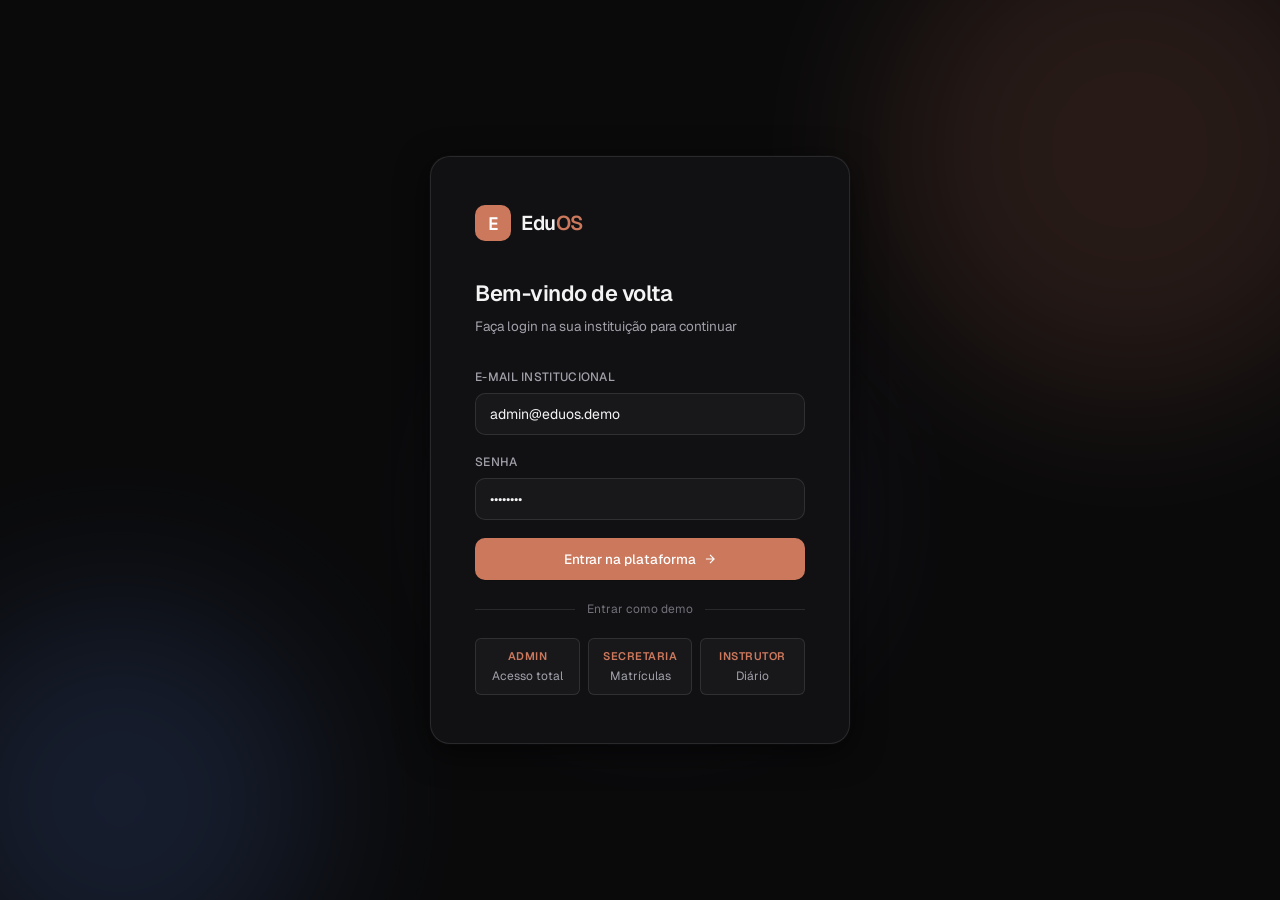
==== index.html @ 10dbe7d2 "Add files via upload" ====
<!DOCTYPE html>
<html lang="pt-BR" data-theme="dark">
<head>
<meta charset="UTF-8">
<meta name="viewport" content="width=device-width, initial-scale=1.0">
<title>EduOS — Plataforma de Gestão Educacional</title>
<meta name="description" content="EduOS — Sistema SaaS de gestão educacional para cursos técnicos e treinamentos NR.">
<link rel="preconnect" href="https://fonts.googleapis.com">
<link href="https://fonts.googleapis.com/css2?family=Geist:wght@300;400;500;600&family=Geist+Mono:wght@400;500&display=swap" rel="stylesheet">
<link rel="stylesheet" href="./css/globals.css">
<link rel="stylesheet" href="./css/layout.css">
<link rel="stylesheet" href="./css/components.css">
</head>
<body>

<!-- TOAST CONTAINER -->
<div id="toast-container"></div>

<!-- MODAL BACKDROP -->
<div class="modal-backdrop" id="modal-backdrop">
  <div class="modal" id="modal-content">
    <div class="modal-header">
      <span class="modal-title" id="modal-title">Modal</span>
      <button class="modal-close" id="modal-close-btn">
        <svg viewBox="0 0 24 24" fill="none" stroke="currentColor" stroke-width="2" width="16" height="16"><path d="M18 6L6 18M6 6l12 12"/></svg>
      </button>
    </div>
    <div id="modal-body"></div>
  </div>
</div>

<!-- ===================== LOGIN SCREEN ===================== -->
<div id="login-screen">
  <div class="login-bg">
    <div class="login-bg-orb"></div>
    <div class="login-bg-orb"></div>
    <div class="login-bg-orb"></div>
  </div>
  <div class="login-card">
    <div class="login-logo">
      <div class="login-logo-icon">E</div>
      <div class="login-logo-text">Edu<span>OS</span></div>
    </div>
    <h2>Bem-vindo de volta</h2>
    <p>Faça login na sua instituição para continuar</p>

    <div class="form-field">
      <label class="form-label">E-mail institucional</label>
      <input class="form-input" id="login-email" type="email" placeholder="admin@minhaescola.edu.br" value="admin@eduos.demo">
    </div>
    <div class="form-field">
      <label class="form-label">Senha</label>
      <input class="form-input" id="login-pass" type="password" placeholder="••••••••" value="demo1234">
    </div>
    <div id="login-error" style="display:none; color:var(--red); font-size:12.5px; margin-bottom:12px; padding:8px 12px; background:var(--red-soft); border-radius:var(--radius-sm);"></div>
    <button class="btn btn-primary full" id="login-btn">
      Entrar na plataforma
      <svg viewBox="0 0 24 24" fill="none" stroke="currentColor" stroke-width="2" width="14" height="14"><path d="M5 12h14M12 5l7 7-7 7"/></svg>
    </button>

    <div class="login-divider"><span>Entrar como demo</span></div>
    <div class="login-demo">
      <div class="demo-chip" data-role="admin">
        <div class="role">Admin</div>
        <div class="name">Acesso total</div>
      </div>
      <div class="demo-chip" data-role="secretaria">
        <div class="role">Secretaria</div>
        <div class="name">Matrículas</div>
      </div>
      <div class="demo-chip" data-role="instrutor">
        <div class="role">Instrutor</div>
        <div class="name">Diário</div>
      </div>
    </div>
  </div>
</div>

<!-- ===================== APP ===================== -->

<!-- Overlay do drawer mobile -->
<div class="sidebar-overlay" id="sidebar-overlay"></div>

<div id="app">
  <!-- SIDEBAR -->
  <aside class="sidebar" id="sidebar">
    <div class="sidebar-header">
      <div class="sidebar-brand">
        <div class="sidebar-brand-icon">E</div>
        <div class="sidebar-brand-name">Edu<span>OS</span></div>
      </div>
    </div>

    <div class="sidebar-section">
      <div class="sidebar-section-label">Visão geral</div>
      <div class="nav-item active" data-page="dashboard">
        <svg viewBox="0 0 24 24" fill="none" stroke="currentColor" stroke-width="1.8"><rect x="3" y="3" width="7" height="7" rx="1"/><rect x="14" y="3" width="7" height="7" rx="1"/><rect x="3" y="14" width="7" height="7" rx="1"/><rect x="14" y="14" width="7" height="7" rx="1"/></svg>
        Dashboard
      </div>
    </div>

    <div class="sidebar-section">
      <div class="sidebar-section-label">Acadêmico</div>
      <div class="nav-item" data-page="alunos">
        <svg viewBox="0 0 24 24" fill="none" stroke="currentColor" stroke-width="1.8"><path d="M17 21v-2a4 4 0 00-4-4H5a4 4 0 00-4 4v2"/><circle cx="9" cy="7" r="4"/><path d="M23 21v-2a4 4 0 00-3-3.87M16 3.13a4 4 0 010 7.75"/></svg>
        Alunos
      </div>
      <div class="nav-item" data-page="turmas">
        <svg viewBox="0 0 24 24" fill="none" stroke="currentColor" stroke-width="1.8"><rect x="3" y="4" width="18" height="18" rx="2"/><path d="M16 2v4M8 2v4M3 10h18"/></svg>
        Turmas
      </div>
      <div class="nav-item" data-page="cursos">
        <svg viewBox="0 0 24 24" fill="none" stroke="currentColor" stroke-width="1.8"><path d="M4 19.5A2.5 2.5 0 016.5 17H20"/><path d="M6.5 2H20v20H6.5A2.5 2.5 0 014 19.5v-15A2.5 2.5 0 016.5 2z"/></svg>
        Cursos
      </div>
      <div class="nav-item" data-page="instrutores">
        <svg viewBox="0 0 24 24" fill="none" stroke="currentColor" stroke-width="1.8"><circle cx="12" cy="8" r="4"/><path d="M20 21a8 8 0 00-16 0"/><path d="M16 11l2 2 4-4"/></svg>
        Instrutores
      </div>
    </div>

    <div class="sidebar-section">
      <div class="sidebar-section-label">Operacional</div>
      <div class="nav-item" data-page="matriculas">
        <svg viewBox="0 0 24 24" fill="none" stroke="currentColor" stroke-width="1.8"><path d="M9 11l3 3L22 4"/><path d="M21 12v7a2 2 0 01-2 2H5a2 2 0 01-2-2V5a2 2 0 012-2h11"/></svg>
        Matrículas
      </div>
      <div class="nav-item" data-page="pipeline">
        <svg viewBox="0 0 24 24" fill="none" stroke="currentColor" stroke-width="1.8"><path d="M2 20h2l3-12h10l3 12h2M9 8h6"/></svg>
        Pipeline
      </div>
      <div class="nav-item" data-page="certificados">
        <svg viewBox="0 0 24 24" fill="none" stroke="currentColor" stroke-width="1.8"><circle cx="12" cy="8" r="6"/><path d="M15.477 12.89L17 22l-5-3-5 3 1.523-9.11"/></svg>
        Certificados
      </div>
    </div>

    <div class="sidebar-section">
      <div class="sidebar-section-label">Comercial</div>
      <div class="nav-item" data-page="empresas">
        <svg viewBox="0 0 24 24" fill="none" stroke="currentColor" stroke-width="1.8"><path d="M3 9l9-7 9 7v11a2 2 0 01-2 2H5a2 2 0 01-2-2z"/><polyline points="9 22 9 12 15 12 15 22"/></svg>
        Empresas B2B
      </div>
      <div class="nav-item" data-page="renovacoes">
        <svg viewBox="0 0 24 24" fill="none" stroke="currentColor" stroke-width="1.8"><path d="M23 4v6h-6"/><path d="M20.49 15a9 9 0 11-2.12-9.36L23 10"/></svg>
        Renovações
        <span class="nav-badge" id="nav-badge-renov">4</span>
      </div>
    </div>

    <div class="sidebar-section">
      <div class="sidebar-section-label">Financeiro</div>
      <div class="nav-item" data-page="financeiro">
        <svg viewBox="0 0 24 24" fill="none" stroke="currentColor" stroke-width="1.8"><line x1="12" y1="1" x2="12" y2="23"/><path d="M17 5H9.5a3.5 3.5 0 000 7h5a3.5 3.5 0 010 7H6"/></svg>
        Pagamentos
      </div>
      <div class="nav-item" data-page="relatorios">
        <svg viewBox="0 0 24 24" fill="none" stroke="currentColor" stroke-width="1.8"><line x1="18" y1="20" x2="18" y2="10"/><line x1="12" y1="20" x2="12" y2="4"/><line x1="6" y1="20" x2="6" y2="14"/></svg>
        Relatórios
      </div>
    </div>

    <div class="sidebar-section">
      <div class="sidebar-section-label">Sistema</div>
      <div class="nav-item" data-page="rbac">
        <svg viewBox="0 0 24 24" fill="none" stroke="currentColor" stroke-width="1.8"><rect x="3" y="11" width="18" height="11" rx="2"/><path d="M7 11V7a5 5 0 0110 0v4"/></svg>
        Permissões RBAC
      </div>
      <div class="nav-item" data-page="configuracoes">
        <svg viewBox="0 0 24 24" fill="none" stroke="currentColor" stroke-width="1.8"><circle cx="12" cy="12" r="3"/><path d="M19.4 15a1.65 1.65 0 00.33 1.82l.06.06a2 2 0 010 2.83 2 2 0 01-2.83 0l-.06-.06a1.65 1.65 0 00-1.82-.33 1.65 1.65 0 00-1 1.51V21a2 2 0 01-2 2 2 2 0 01-2-2v-.09A1.65 1.65 0 009 19.4a1.65 1.65 0 00-1.82.33l-.06.06a2 2 0 01-2.83 0 2 2 0 010-2.83l.06-.06A1.65 1.65 0 004.68 15a1.65 1.65 0 00-1.51-1H3a2 2 0 01-2-2 2 2 0 012-2h.09A1.65 1.65 0 004.6 9a1.65 1.65 0 00-.33-1.82l-.06-.06a2 2 0 010-2.83 2 2 0 012.83 0l.06.06A1.65 1.65 0 009 4.68a1.65 1.65 0 001-1.51V3a2 2 0 012-2 2 2 0 012 2v.09a1.65 1.65 0 001 1.51 1.65 1.65 0 001.82-.33l.06-.06a2 2 0 012.83 0 2 2 0 010 2.83l-.06.06A1.65 1.65 0 0019.4 9a1.65 1.65 0 001.51 1H21a2 2 0 012 2 2 2 0 01-2 2h-.09a1.65 1.65 0 00-1.51 1z"/></svg>
        Configurações
      </div>
    </div>

    <div class="sidebar-footer">
      <div class="user-chip" id="user-chip-logout">
        <div class="user-avatar" id="user-avatar-sidebar">A</div>
        <div class="user-info">
          <div class="user-name" id="user-name-sidebar">Admin</div>
          <div class="user-role" id="user-role-sidebar">Administrador</div>
        </div>
        <svg viewBox="0 0 24 24" fill="none" stroke="currentColor" stroke-width="1.8" width="14" height="14" style="color:var(--text-tertiary);flex-shrink:0"><path d="M9 21H5a2 2 0 01-2-2V5a2 2 0 012-2h4M16 17l5-5-5-5M21 12H9"/></svg>
      </div>
    </div>
  </aside>

  <!-- MAIN AREA -->
  <div class="main-area">
    <div class="topbar">
      <!-- Hamburger mobile -->
      <button id="hamburger-btn" aria-label="Abrir menu">
        <svg viewBox="0 0 24 24" fill="none" stroke="currentColor" stroke-width="2" width="20" height="20">
          <line x1="3" y1="6" x2="21" y2="6"/><line x1="3" y1="12" x2="21" y2="12"/><line x1="3" y1="18" x2="21" y2="18"/>
        </svg>
      </button>

      <span id="topbar-title" class="topbar-title">Dashboard</span>

      <div class="topbar-actions">
        <div class="topbar-search-wrap">
          <svg viewBox="0 0 24 24" fill="none" stroke="currentColor" stroke-width="2"><circle cx="11" cy="11" r="8"/><path d="M21 21l-4.35-4.35"/></svg>
          <input class="topbar-search" id="topbar-search" placeholder="Buscar alunos, cursos...">
        </div>
        <div style="position:relative">
          <button class="btn btn-ghost btn-icon" title="Notificações" id="notif-btn">
            <svg viewBox="0 0 24 24" fill="none" stroke="currentColor" stroke-width="1.8" width="16" height="16"><path d="M18 8A6 6 0 006 8c0 7-3 9-3 9h18s-3-2-3-9M13.73 21a2 2 0 01-3.46 0"/></svg>
          </button>
          <div class="notif-dot"></div>
        </div>
        <div class="theme-toggle" id="theme-toggle" title="Alternar tema"></div>
      </div>
    </div>
    <div class="content" id="main-content"></div>
  </div>
</div>

<script type="module" src="./js/core/init.js"></script>
</body>
</html>
---- css/globals.css ----
/* ============================================================
   globals.css — EduOS Design Tokens, Reset & Scrollbar
   ATENÇÃO: Não altere variáveis CSS sem aprovação de design.
   ============================================================ */

/* ===== DESIGN TOKENS ===== */
:root {
  --font-sans: 'Geist', system-ui, sans-serif;
  --font-mono: 'Geist Mono', monospace;

  /* Dark theme (default) */
  --bg-base: #0a0a0b;
  --bg-surface: #111113;
  --bg-elevated: #18181b;
  --bg-overlay: #1e1e22;
  --bg-hover: #26262b;
  --bg-active: #2e2e35;

  --border-subtle: rgba(255,255,255,0.06);
  --border-default: rgba(255,255,255,0.10);
  --border-strong: rgba(255,255,255,0.18);

  --text-primary: #f4f4f5;
  --text-secondary: #a1a1aa;
  --text-tertiary: #71717a;
  --text-inverse: #09090b;

  --accent: #cc785c;
  --accent-soft: rgba(204,120,92,0.12);
  --accent-hover: #d4896e;

  --blue: #5b8af0;
  --blue-soft: rgba(91,138,240,0.12);
  --green: #4ade80;
  --green-soft: rgba(74,222,128,0.12);
  --amber: #f59e0b;
  --amber-soft: rgba(245,158,11,0.12);
  --red: #f87171;
  --red-soft: rgba(248,113,113,0.12);
  --purple: #a78bfa;
  --purple-soft: rgba(167,139,250,0.12);

  --radius-sm: 6px;
  --radius-md: 10px;
  --radius-lg: 14px;
  --radius-xl: 20px;

  --shadow-sm: 0 1px 3px rgba(0,0,0,0.4);
  --shadow-md: 0 4px 16px rgba(0,0,0,0.5);
  --shadow-lg: 0 8px 32px rgba(0,0,0,0.6);

  --sidebar-width: 240px;
  --topbar-height: 56px;

  --transition: 150ms cubic-bezier(0.4,0,0.2,1);
}

[data-theme="light"] {
  --bg-base: #fafafa;
  --bg-surface: #ffffff;
  --bg-elevated: #f4f4f5;
  --bg-overlay: #e4e4e7;
  --bg-hover: #e4e4e7;
  --bg-active: #d4d4d8;

  --border-subtle: rgba(0,0,0,0.05);
  --border-default: rgba(0,0,0,0.09);
  --border-strong: rgba(0,0,0,0.16);

  --text-primary: #09090b;
  --text-secondary: #52525b;
  --text-tertiary: #a1a1aa;
  --text-inverse: #f4f4f5;

  --accent: #cc785c;
  --accent-soft: rgba(204,120,92,0.10);

  --blue-soft: rgba(59,130,246,0.10);
  --green-soft: rgba(22,163,74,0.10);
  --amber-soft: rgba(217,119,6,0.10);
  --red-soft: rgba(220,38,38,0.10);
  --purple-soft: rgba(124,58,237,0.10);

  --shadow-sm: 0 1px 3px rgba(0,0,0,0.08);
  --shadow-md: 0 4px 16px rgba(0,0,0,0.12);
  --shadow-lg: 0 8px 32px rgba(0,0,0,0.16);
}

/* ===== RESET ===== */
*, *::before, *::after { box-sizing: border-box; margin: 0; padding: 0; }
html { font-size: 14px; }
body {
  font-family: var(--font-sans);
  background: var(--bg-base);
  color: var(--text-primary);
  line-height: 1.5;
  -webkit-font-smoothing: antialiased;
  overflow: hidden;
  height: 100vh;
}

/* ===== SCROLLBAR ===== */
::-webkit-scrollbar { width: 6px; height: 6px; }
::-webkit-scrollbar-track { background: transparent; }
::-webkit-scrollbar-thumb { background: var(--border-strong); border-radius: 99px; }
---- css/layout.css ----
/* ============================================================
   layout.css — Login, Sidebar, Topbar, App Layout
   MELHORIAS APLICADAS:
    - Login card responsivo (min(420px, 100vw-32px))
    - Sidebar mobile: drawer overlay com hamburger
    - Topbar: hamburger botão + busca oculta em mobile
    - Dash grids responsivos (1 coluna em mobile, 2 em desktop)
   ============================================================ */

/* ===== LOGIN SCREEN ===== */
#login-screen {
  position: fixed; inset: 0;
  display: flex; align-items: center; justify-content: center;
  background: var(--bg-base);
  z-index: 1000;
  padding: 16px;
}
.login-bg { position: absolute; inset: 0; overflow: hidden; }
.login-bg-orb {
  position: absolute; border-radius: 50%;
  filter: blur(80px); opacity: 0.15;
  animation: orb-float 8s ease-in-out infinite;
}
.login-bg-orb:nth-child(1) { width: 500px; height: 500px; background: var(--accent); top: -100px; right: -100px; }
.login-bg-orb:nth-child(2) { width: 400px; height: 400px; background: var(--blue); bottom: -100px; left: -80px; animation-delay: -3s; }
.login-bg-orb:nth-child(3) { width: 300px; height: 300px; background: var(--purple); top: 40%; left: 40%; animation-delay: -6s; }
@keyframes orb-float {
  0%,100% { transform: translate(0,0) scale(1); }
  33% { transform: translate(20px,-20px) scale(1.05); }
  66% { transform: translate(-15px,15px) scale(0.97); }
}

/* CORREÇÃO: width responsivo em vez de 420px fixo */
.login-card {
  position: relative;
  background: var(--bg-surface);
  border: 1px solid var(--border-default);
  border-radius: var(--radius-xl);
  padding: 48px 44px;
  width: min(420px, calc(100vw - 32px));
  box-shadow: var(--shadow-lg), 0 0 0 1px rgba(255,255,255,0.02);
  animation: card-in 0.6s cubic-bezier(0.16,1,0.3,1) forwards;
}
@media (max-width: 480px) {
  .login-card { padding: 32px 24px; }
}
@keyframes card-in {
  from { opacity: 0; transform: translateY(24px) scale(0.97); }
  to   { opacity: 1; transform: translateY(0) scale(1); }
}

.login-logo { display: flex; align-items: center; gap: 10px; margin-bottom: 36px; }
.login-logo-icon {
  width: 36px; height: 36px; border-radius: 10px;
  background: var(--accent); display: grid; place-items: center;
  font-size: 18px; font-weight: 600; color: white; font-family: var(--font-mono);
}
.login-logo-text { font-size: 20px; font-weight: 600; letter-spacing: -0.5px; }
.login-logo-text span { color: var(--accent); }
.login-card h2 { font-size: 22px; font-weight: 600; letter-spacing: -0.5px; margin-bottom: 6px; }
.login-card p  { color: var(--text-secondary); font-size: 13.5px; margin-bottom: 32px; }

.form-field { margin-bottom: 18px; }
.form-label { display: block; font-size: 12px; font-weight: 500; color: var(--text-secondary); margin-bottom: 7px; letter-spacing: 0.3px; text-transform: uppercase; }
.form-input {
  width: 100%; background: var(--bg-elevated);
  border: 1px solid var(--border-default); border-radius: var(--radius-md);
  padding: 11px 14px; font-family: var(--font-sans); font-size: 14px; color: var(--text-primary);
  outline: none; transition: var(--transition);
}
.form-input:focus { border-color: var(--accent); box-shadow: 0 0 0 3px var(--accent-soft); }
.form-input::placeholder { color: var(--text-tertiary); }

.login-divider { display: flex; align-items: center; gap: 12px; margin: 20px 0; }
.login-divider::before, .login-divider::after { content: ''; flex: 1; height: 1px; background: var(--border-default); }
.login-divider span { font-size: 12px; color: var(--text-tertiary); }

.login-demo { display: flex; gap: 8px; flex-wrap: wrap; }
.demo-chip {
  flex: 1; min-width: 80px; padding: 9px 12px; background: var(--bg-elevated);
  border: 1px solid var(--border-default); border-radius: var(--radius-sm);
  cursor: pointer; text-align: center; transition: var(--transition);
}
.demo-chip:hover { border-color: var(--accent); background: var(--accent-soft); }
.demo-chip .role { font-size: 11px; font-weight: 600; color: var(--accent); text-transform: uppercase; letter-spacing: 0.5px; }
.demo-chip .name { font-size: 12px; color: var(--text-secondary); margin-top: 2px; }

/* ===== APP LAYOUT ===== */
#app { display: none; height: 100vh; }
#app.visible { display: flex; }

/* ─── SIDEBAR ─────────────────────────────────────────────────────────────── */
.sidebar {
  width: var(--sidebar-width); height: 100vh;
  background: var(--bg-surface);
  border-right: 1px solid var(--border-subtle);
  display: flex; flex-direction: column;
  flex-shrink: 0; overflow-y: auto;
  padding: 0 0 16px 0;
  transition: transform var(--transition);
  z-index: 200;
}

/* Overlay mobile para fechar o drawer ao clicar fora */
.sidebar-overlay {
  display: none;
  position: fixed; inset: 0;
  background: rgba(0,0,0,0.55);
  z-index: 199;
  backdrop-filter: blur(2px);
}

.sidebar-header { padding: 16px 16px 12px; border-bottom: 1px solid var(--border-subtle); margin-bottom: 8px; }
.sidebar-brand { display: flex; align-items: center; gap: 9px; }
.sidebar-brand-icon {
  width: 30px; height: 30px; border-radius: 8px;
  background: var(--accent); display: grid; place-items: center;
  font-size: 14px; font-weight: 700; color: white; font-family: var(--font-mono); flex-shrink: 0;
}
.sidebar-brand-name { font-size: 15px; font-weight: 600; letter-spacing: -0.3px; }
.sidebar-brand-name span { color: var(--accent); }

.sidebar-section { padding: 0 8px; margin-bottom: 4px; }
.sidebar-section-label {
  font-size: 10.5px; font-weight: 600; color: var(--text-tertiary);
  text-transform: uppercase; letter-spacing: 0.8px; padding: 10px 8px 4px;
}
.nav-item {
  display: flex; align-items: center; gap: 9px;
  padding: 8px 10px; border-radius: var(--radius-sm);
  cursor: pointer; color: var(--text-secondary); font-size: 13.5px;
  transition: var(--transition); user-select: none;
}
.nav-item:hover { background: var(--bg-hover); color: var(--text-primary); }
.nav-item.active { background: var(--accent-soft); color: var(--accent); font-weight: 500; }
.nav-item svg { width: 16px; height: 16px; flex-shrink: 0; opacity: 0.8; }
.nav-item.active svg { opacity: 1; }
.nav-badge {
  margin-left: auto; font-size: 10px; font-weight: 600;
  background: var(--red); color: white; padding: 1px 6px; border-radius: 99px;
}

.sidebar-footer { margin-top: auto; padding: 8px 8px 0; border-top: 1px solid var(--border-subtle); }
.user-chip {
  display: flex; align-items: center; gap: 9px;
  padding: 8px 10px; border-radius: var(--radius-sm);
  cursor: pointer; transition: var(--transition);
}
.user-chip:hover { background: var(--bg-hover); }
.user-avatar {
  width: 28px; height: 28px; border-radius: 50%;
  background: linear-gradient(135deg, var(--accent), var(--purple));
  display: grid; place-items: center; font-size: 11px; font-weight: 600; color: white; flex-shrink: 0;
}
.user-info { flex: 1; min-width: 0; }
.user-name  { font-size: 13px; font-weight: 500; overflow: hidden; white-space: nowrap; text-overflow: ellipsis; }
.user-role  { font-size: 11px; color: var(--text-tertiary); }

/* ─── MAIN AREA ───────────────────────────────────────────────────────────── */
.main-area { flex: 1; display: flex; flex-direction: column; overflow: hidden; }

/* ─── TOPBAR ──────────────────────────────────────────────────────────────── */
.topbar {
  height: var(--topbar-height); min-height: var(--topbar-height);
  background: var(--bg-surface);
  border-bottom: 1px solid var(--border-subtle);
  display: flex; align-items: center; padding: 0 20px; gap: 16px;
}
.topbar-title { font-size: 14px; font-weight: 600; letter-spacing: -0.2px; flex: 1; color: var(--text-primary); }
.topbar-actions { display: flex; align-items: center; gap: 6px; }

/* Hamburger: oculto em desktop */
#hamburger-btn {
  display: none;
  background: none; border: none; cursor: pointer;
  padding: 8px; border-radius: var(--radius-sm); color: var(--text-secondary);
  transition: var(--transition);
}
#hamburger-btn:hover { background: var(--bg-hover); color: var(--text-primary); }

/* CONTENT */
.content { flex: 1; overflow-y: auto; padding: 24px; background: var(--bg-base); }

/* SEARCH TOPBAR */
.topbar-search {
  background: var(--bg-elevated); border: 1px solid var(--border-default);
  border-radius: var(--radius-sm); padding: 7px 12px 7px 32px;
  font-family: var(--font-sans); font-size: 13px; color: var(--text-primary);
  outline: none; width: 220px; transition: var(--transition);
}
.topbar-search:focus { border-color: var(--accent); box-shadow: 0 0 0 2px var(--accent-soft); width: 280px; }
.topbar-search-wrap { position: relative; }
.topbar-search-wrap svg {
  position: absolute; left: 10px; top: 50%; transform: translateY(-50%);
  width: 14px; height: 14px; color: var(--text-tertiary); pointer-events: none;
}

/* NOTIFICATION DOT */
.notif-dot {
  width: 6px; height: 6px; background: var(--red);
  border-radius: 50%; border: 1px solid var(--bg-surface);
  position: absolute; top: 6px; right: 6px;
}

/* THEME TOGGLE */
.theme-toggle {
  width: 32px; height: 18px; border-radius: 9px;
  background: var(--bg-overlay); border: 1px solid var(--border-default);
  cursor: pointer; position: relative; transition: background var(--transition); flex-shrink: 0;
}
.theme-toggle.on { background: var(--accent); border-color: var(--accent); }
.theme-toggle::after {
  content: ''; position: absolute; left: 2px; top: 1px;
  width: 14px; height: 14px; border-radius: 50%; background: white;
  transition: transform var(--transition); box-shadow: 0 1px 2px rgba(0,0,0,0.2);
}
.theme-toggle.on::after { transform: translateX(14px); }

/* ─── DASHBOARD GRIDS (responsivos) ──────────────────────────────────────── */
.dash-grid-main,
.dash-grid-2,
.dash-grid-2b {
  display: grid;
  grid-template-columns: 1fr;
  gap: 16px;
  margin-bottom: 16px;
}
@media (min-width: 700px) {
  .dash-grid-main { grid-template-columns: 1.5fr 1fr; }
  .dash-grid-2    { grid-template-columns: 1fr 1fr; }
  .dash-grid-2b   { grid-template-columns: 1fr 1fr; }
}

/* ─── RESPONSIVIDADE MOBILE ──────────────────────────────────────────────── */
@media (max-width: 768px) {

  /* Sidebar vira drawer overlay */
  .sidebar {
    position: fixed;
    top: 0; left: 0; bottom: 0;
    transform: translateX(-100%);
    z-index: 200;
    box-shadow: var(--shadow-lg);
  }
  .sidebar.open {
    transform: translateX(0);
  }
  .sidebar-overlay.open {
    display: block;
  }

  /* Mostra hamburger, oculta search */
  #hamburger-btn { display: flex; }
  .topbar-search-wrap { display: none; }

  /* Padding menor no conteúdo */
  .content { padding: 16px; }

  /* Topbar mais compacto */
  .topbar { padding: 0 12px; gap: 8px; }

  /* Stats grid: mínimo 130px */
  .stats-row { grid-template-columns: repeat(auto-fit, minmax(130px, 1fr)); }

  /* Form grid vira 1 coluna em mobile */
  .form-grid { grid-template-columns: 1fr; }
  .form-grid .full { grid-column: 1; }

  /* Page header empilha em mobile */
  .page-header { flex-direction: column; gap: 12px; }
  .page-header-actions { width: 100%; justify-content: flex-end; }
}

@media (max-width: 480px) {
  .content { padding: 12px; }
  .table-toolbar { flex-direction: column; align-items: stretch; }
  .search-input { width: 100%; }
}
---- css/components.css ----
/* ============================================================
   components.css — Cards, Tables, Modals, Toasts, Badges, Buttons
   ============================================================ */

/* ===== COMMON COMPONENTS ===== */
.page-header {
  display: flex; align-items: flex-start; justify-content: space-between;
  margin-bottom: 24px;
}
.page-header h1 {
  font-size: 22px; font-weight: 600; letter-spacing: -0.8px;
  color: var(--text-primary);
}
.page-header p { font-size: 13px; color: var(--text-tertiary); margin-top: 2px; }
.page-header-actions { display: flex; gap: 8px; align-items: center; }

/* BUTTONS */
.btn {
  display: inline-flex; align-items: center; gap: 7px;
  padding: 10px 18px; border-radius: var(--radius-md);
  font-family: var(--font-sans); font-size: 13.5px; font-weight: 500;
  cursor: pointer; border: none; outline: none;
  transition: var(--transition); white-space: nowrap; text-decoration: none;
}
.btn-primary {
  background: var(--accent); color: white;
  box-shadow: 0 1px 0 rgba(0,0,0,0.2);
}
.btn-primary:hover { background: var(--accent-hover); transform: translateY(-1px); box-shadow: 0 4px 12px rgba(204,120,92,0.3); }
.btn-primary:active { transform: translateY(0); }
.btn-primary.full { width: 100%; justify-content: center; padding: 12px; }

.btn-secondary {
  background: var(--bg-elevated); color: var(--text-primary);
  border: 1px solid var(--border-default);
}
.btn-secondary:hover { background: var(--bg-hover); }

.btn-ghost { background: transparent; color: var(--text-secondary); padding: 8px 12px; }
.btn-ghost:hover { background: var(--bg-hover); color: var(--text-primary); }

.btn-icon { padding: 8px; border-radius: var(--radius-sm); }
.btn-icon:hover { background: var(--bg-hover); }

/* STAT CARDS */
.stats-row {
  display: grid; grid-template-columns: repeat(auto-fit, minmax(160px, 1fr));
  gap: 12px; margin-bottom: 24px;
}
.stat-card {
  background: var(--bg-surface); border: 1px solid var(--border-subtle);
  border-radius: var(--radius-lg); padding: 18px 20px;
  cursor: pointer; transition: var(--transition);
}
.stat-card:hover { border-color: var(--border-default); transform: translateY(-2px); box-shadow: var(--shadow-md); }
.stat-label { font-size: 11.5px; color: var(--text-tertiary); font-weight: 500; text-transform: uppercase; letter-spacing: 0.5px; margin-bottom: 8px; }
.stat-value { font-size: 26px; font-weight: 600; letter-spacing: -1px; font-family: var(--font-mono); }
.stat-delta { font-size: 11px; color: var(--text-tertiary); margin-top: 4px; }
.stat-delta.up { color: var(--green); }
.stat-delta.down { color: var(--red); }

/* CARDS */
.card {
  background: var(--bg-surface); border: 1px solid var(--border-subtle);
  border-radius: var(--radius-lg); overflow: hidden;
}
.card-header {
  padding: 16px 20px; border-bottom: 1px solid var(--border-subtle);
  display: flex; align-items: center; justify-content: space-between;
}
.card-title { font-size: 13px; font-weight: 600; letter-spacing: -0.2px; }
.card-body { padding: 20px; }

/* TABLE */
.table-wrap {
  background: var(--bg-surface); border: 1px solid var(--border-subtle);
  border-radius: var(--radius-lg); overflow: hidden;
}
.table-toolbar {
  padding: 14px 16px; border-bottom: 1px solid var(--border-subtle);
  display: flex; gap: 10px; align-items: center; flex-wrap: wrap;
}
.search-input-wrap { position: relative; }
.search-input-wrap svg {
  position: absolute; left: 10px; top: 50%; transform: translateY(-50%);
  width: 14px; height: 14px; color: var(--text-tertiary); pointer-events: none;
}
.search-input {
  background: var(--bg-elevated); border: 1px solid var(--border-default);
  border-radius: var(--radius-sm); padding: 8px 12px 8px 32px;
  font-family: var(--font-sans); font-size: 13px; color: var(--text-primary);
  outline: none; width: 240px; transition: var(--transition);
}
.search-input:focus { border-color: var(--accent); box-shadow: 0 0 0 3px var(--accent-soft); }
.search-input::placeholder { color: var(--text-tertiary); }

.select-input {
  background: var(--bg-elevated); border: 1px solid var(--border-default);
  border-radius: var(--radius-sm); padding: 8px 12px;
  font-family: var(--font-sans); font-size: 13px; color: var(--text-primary);
  outline: none; cursor: pointer; transition: var(--transition);
}
.select-input:focus { border-color: var(--accent); }

table { width: 100%; border-collapse: collapse; }
thead th {
  padding: 11px 16px; text-align: left; font-size: 11px; font-weight: 600;
  color: var(--text-tertiary); text-transform: uppercase; letter-spacing: 0.6px;
  border-bottom: 1px solid var(--border-subtle); white-space: nowrap;
}
tbody tr {
  border-bottom: 1px solid var(--border-subtle);
  transition: background var(--transition);
}
tbody tr:last-child { border-bottom: none; }
tbody tr:hover { background: var(--bg-hover); }
tbody td { padding: 12px 16px; font-size: 13px; color: var(--text-primary); }

.table-footer {
  padding: 12px 16px; border-top: 1px solid var(--border-subtle);
  display: flex; align-items: center; justify-content: space-between;
}
.table-info { font-size: 12px; color: var(--text-tertiary); }
.pagination { display: flex; gap: 4px; }
.pag-btn {
  padding: 5px 10px; border-radius: var(--radius-sm);
  background: var(--bg-elevated); border: 1px solid var(--border-default);
  font-size: 12px; color: var(--text-secondary); cursor: pointer; transition: var(--transition);
}
.pag-btn:hover { border-color: var(--accent); color: var(--accent); }
.pag-btn.active { background: var(--accent); color: white; border-color: var(--accent); }

/* BADGES / CHIPS */
.badge {
  display: inline-flex; align-items: center; gap: 4px;
  padding: 2px 8px; border-radius: 99px;
  font-size: 11px; font-weight: 500; letter-spacing: 0.2px;
}
.badge-green  { background: var(--green-soft);  color: var(--green); }
.badge-blue   { background: var(--blue-soft);   color: var(--blue); }
.badge-amber  { background: var(--amber-soft);  color: var(--amber); }
.badge-red    { background: var(--red-soft);    color: var(--red); }
.badge-purple { background: var(--purple-soft); color: var(--purple); }
.badge-gray   { background: var(--bg-elevated); color: var(--text-secondary); }
.badge-accent { background: var(--accent-soft); color: var(--accent); }

/* ACTION BUTTONS IN TABLE */
.action-btn {
  padding: 5px 8px; border-radius: var(--radius-sm); background: transparent;
  border: 1px solid var(--border-default); font-size: 11.5px; color: var(--text-secondary);
  cursor: pointer; transition: var(--transition); display: inline-flex; align-items: center; gap: 4px;
}
.action-btn:hover { border-color: var(--accent); color: var(--accent); background: var(--accent-soft); }
.action-btn.danger:hover { border-color: var(--red); color: var(--red); background: var(--red-soft); }

/* MODAL */
.modal-backdrop {
  position: fixed; inset: 0; background: rgba(0,0,0,0.7);
  backdrop-filter: blur(4px); display: flex; align-items: center; justify-content: center;
  z-index: 500; opacity: 0; pointer-events: none; transition: opacity var(--transition);
}
.modal-backdrop.open { opacity: 1; pointer-events: all; }
.modal {
  background: var(--bg-surface); border: 1px solid var(--border-default);
  border-radius: var(--radius-xl); padding: 28px; width: 520px; max-width: calc(100vw - 32px);
  max-height: 90vh; overflow-y: auto;
  transform: translateY(20px) scale(0.97); transition: transform 200ms cubic-bezier(0.16,1,0.3,1);
  box-shadow: var(--shadow-lg);
}
.modal-backdrop.open .modal { transform: translateY(0) scale(1); }
.modal-header { display: flex; align-items: center; justify-content: space-between; margin-bottom: 24px; }
.modal-title { font-size: 17px; font-weight: 600; letter-spacing: -0.4px; }
.modal-close { padding: 4px; border-radius: var(--radius-sm); cursor: pointer; color: var(--text-tertiary); background: none; border: none; transition: var(--transition); }
.modal-close:hover { background: var(--bg-hover); color: var(--text-primary); }

.form-grid { display: grid; grid-template-columns: 1fr 1fr; gap: 16px; }
.form-grid .full { grid-column: 1 / -1; }
.form-group { display: flex; flex-direction: column; gap: 6px; }
.form-group label { font-size: 11.5px; font-weight: 600; color: var(--text-secondary); text-transform: uppercase; letter-spacing: 0.4px; }
.form-group input, .form-group select, .form-group textarea {
  background: var(--bg-elevated); border: 1px solid var(--border-default);
  border-radius: var(--radius-sm); padding: 9px 12px;
  font-family: var(--font-sans); font-size: 13.5px; color: var(--text-primary);
  outline: none; transition: var(--transition);
}
.form-group input:focus, .form-group select:focus, .form-group textarea:focus {
  border-color: var(--accent); box-shadow: 0 0 0 3px var(--accent-soft);
}
.form-group textarea { resize: vertical; min-height: 80px; }
.modal-footer { display: flex; gap: 8px; justify-content: flex-end; margin-top: 24px; padding-top: 20px; border-top: 1px solid var(--border-subtle); }

/* TOAST */
#toast-container {
  position: fixed; bottom: 20px; right: 20px;
  display: flex; flex-direction: column; gap: 8px; z-index: 9999;
}
.toast {
  padding: 12px 16px; border-radius: var(--radius-md);
  font-size: 13px; display: flex; align-items: center; gap: 10px;
  min-width: 280px; max-width: 380px;
  background: var(--bg-elevated); border: 1px solid var(--border-default);
  box-shadow: var(--shadow-md); color: var(--text-primary);
  animation: toast-in 0.3s cubic-bezier(0.16,1,0.3,1);
}
.toast.success { border-color: rgba(74,222,128,0.3); }
.toast.error   { border-color: rgba(248,113,113,0.3); }
.toast.warning { border-color: rgba(245,158,11,0.3); }
.toast svg { width: 16px; height: 16px; flex-shrink: 0; }
.toast.success svg { color: var(--green); }
.toast.error svg   { color: var(--red); }
.toast.warning svg { color: var(--amber); }
@keyframes toast-in { from { opacity:0; transform: translateX(20px); } to { opacity:1; transform:translateX(0); } }

/* PROGRESS BAR */
.progress-bar {
  height: 4px; background: var(--bg-overlay); border-radius: 99px; overflow: hidden;
}
.progress-fill {
  height: 100%; border-radius: 99px; transition: width 0.4s ease;
}

/* KANBAN */
.kanban-board { display: flex; gap: 12px; overflow-x: auto; padding-bottom: 16px; }
.kanban-col {
  flex-shrink: 0; width: 240px;
  background: var(--bg-surface); border: 1px solid var(--border-subtle);
  border-radius: var(--radius-lg); overflow: hidden;
}
.kanban-col-header {
  padding: 12px 14px; display: flex; align-items: center; justify-content: space-between;
  border-bottom: 1px solid var(--border-subtle);
}
.kanban-col-title { font-size: 12px; font-weight: 600; display: flex; align-items: center; gap: 6px; }
.kanban-col-count {
  font-size: 11px; padding: 1px 7px; border-radius: 99px;
  background: var(--bg-overlay); color: var(--text-secondary);
}
.kanban-col-body { padding: 8px; display: flex; flex-direction: column; gap: 6px; min-height: 100px; }
.kanban-card {
  background: var(--bg-elevated); border: 1px solid var(--border-default);
  border-radius: var(--radius-sm); padding: 12px;
  cursor: pointer; transition: var(--transition);
}
.kanban-card:hover { border-color: var(--accent); box-shadow: var(--shadow-sm); transform: translateY(-1px); }
.kanban-card-name { font-size: 13px; font-weight: 500; margin-bottom: 6px; }
.kanban-card-meta { font-size: 11.5px; color: var(--text-tertiary); display: flex; align-items: center; gap: 6px; }

/* CHART BARS */
.mini-chart { display: flex; align-items: flex-end; gap: 6px; height: 80px; }
.mini-bar-wrap { flex: 1; display: flex; flex-direction: column; align-items: center; gap: 4px; }
.mini-bar {
  width: 100%; border-radius: 4px 4px 0 0;
  background: var(--accent); opacity: 0.8; min-height: 4px;
  transition: height 0.5s ease;
}
.mini-bar-label { font-size: 10px; color: var(--text-tertiary); }

/* EMPTY STATE */
.empty-state {
  display: flex; flex-direction: column; align-items: center; justify-content: center;
  padding: 60px 20px; text-align: center;
}
.empty-state svg { width: 40px; height: 40px; color: var(--text-tertiary); margin-bottom: 16px; opacity: 0.5; }
.empty-state h3 { font-size: 15px; font-weight: 500; margin-bottom: 6px; }
.empty-state p { font-size: 13px; color: var(--text-tertiary); }

/* AVATAR GROUP */
.avatar-group { display: flex; }
.avatar-sm {
  width: 24px; height: 24px; border-radius: 50%;
  background: linear-gradient(135deg, var(--accent), var(--blue));
  border: 2px solid var(--bg-surface);
  display: grid; place-items: center; font-size: 9px; font-weight: 600; color: white;
  margin-left: -6px;
}
.avatar-group .avatar-sm:first-child { margin-left: 0; }

/* DIVIDER */
.divider { height: 1px; background: var(--border-subtle); margin: 20px 0; }

/* COLOR DOT */
.dot { width: 7px; height: 7px; border-radius: 50%; flex-shrink: 0; }

/* TABS */
.tabs { display: flex; gap: 2px; background: var(--bg-elevated); border-radius: var(--radius-sm); padding: 3px; }
.tab-btn {
  padding: 6px 14px; border-radius: 6px; font-size: 13px;
  cursor: pointer; color: var(--text-secondary); border: none; background: none;
  transition: var(--transition); font-family: var(--font-sans);
}
.tab-btn.active { background: var(--bg-surface); color: var(--text-primary); font-weight: 500; box-shadow: var(--shadow-sm); }
.tab-btn:hover:not(.active) { color: var(--text-primary); }

/* INLINE INFO */
.info-row { display: flex; gap: 4px; font-size: 12.5px; color: var(--text-tertiary); align-items: center; }
.info-row strong { color: var(--text-primary); }

/* ===== DASHBOARD SPECIFIC ===== */
.dash-grid-main { display: grid; grid-template-columns: 2fr 1fr; gap: 16px; margin-bottom: 16px; }
.dash-grid-2    { display: grid; grid-template-columns: 1fr 1fr;   gap: 16px; margin-bottom: 16px; }
.dash-grid-2b   { display: grid; grid-template-columns: 3fr 2fr;   gap: 16px; }

.alert-item {
  padding: 12px 14px; border-radius: var(--radius-sm);
  border: 1px solid var(--border-default); display: flex;
  align-items: flex-start; gap: 10px; transition: var(--transition);
  cursor: pointer; margin-bottom: 6px;
}
.alert-item:hover { border-color: var(--amber); background: var(--amber-soft); }
.alert-item:last-child { margin-bottom: 0; }
.alert-icon { width: 28px; height: 28px; border-radius: var(--radius-sm); display: grid; place-items: center; flex-shrink: 0; }

.pipeline-bar-row { margin-bottom: 10px; }
.pipeline-bar-meta { display: flex; justify-content: space-between; font-size: 12px; margin-bottom: 5px; }
.pipeline-bar-meta .label { color: var(--text-secondary); }
.pipeline-bar-meta .count { color: var(--text-tertiary); font-family: var(--font-mono); }

/* FINANCIAL CHART */
.fin-chart { display: flex; align-items: flex-end; gap: 8px; height: 100px; padding: 0 4px; }
.fin-bar-group { flex: 1; display: flex; flex-direction: column; align-items: center; gap: 6px; }
.fin-bar-stack { width: 100%; display: flex; flex-direction: column; justify-content: flex-end; gap: 1px; height: 80px; }
.fin-bar { width: 100%; min-height: 2px; border-radius: 3px; }
.fin-bar-label { font-size: 10px; color: var(--text-tertiary); }

/* CERT CARD */
.cert-card {
  background: var(--bg-elevated); border: 1px solid var(--border-default);
  border-radius: var(--radius-md); padding: 14px;
  display: flex; gap: 12px; align-items: flex-start;
  transition: var(--transition); cursor: pointer; margin-bottom: 6px;
}
.cert-card:hover { border-color: var(--purple); background: var(--purple-soft); }
.cert-icon {
  width: 36px; height: 36px; border-radius: var(--radius-sm);
  background: var(--purple-soft); display: grid; place-items: center; flex-shrink: 0;
  color: var(--purple);
}
.cert-info { flex: 1; min-width: 0; }
.cert-name { font-size: 13px; font-weight: 500; overflow: hidden; text-overflow: ellipsis; }
.cert-meta { font-size: 11.5px; color: var(--text-tertiary); margin-top: 3px; }

/* LOADING SKELETON */
.skeleton { background: var(--bg-overlay); border-radius: var(--radius-sm); animation: shimmer 1.5s ease-in-out infinite; }
@keyframes shimmer { 0%,100% { opacity: 0.6; } 50% { opacity: 1; } }

/* ICON */
.icon { width: 16px; height: 16px; display: inline-block; vertical-align: middle; }

/* SCROLLABLE AREAS */
.scroll-area { overflow-y: auto; }

/* RESPONSIVE */
@media (max-width: 900px) {
  .dash-grid-main, .dash-grid-2, .dash-grid-2b { grid-template-columns: 1fr; }
}
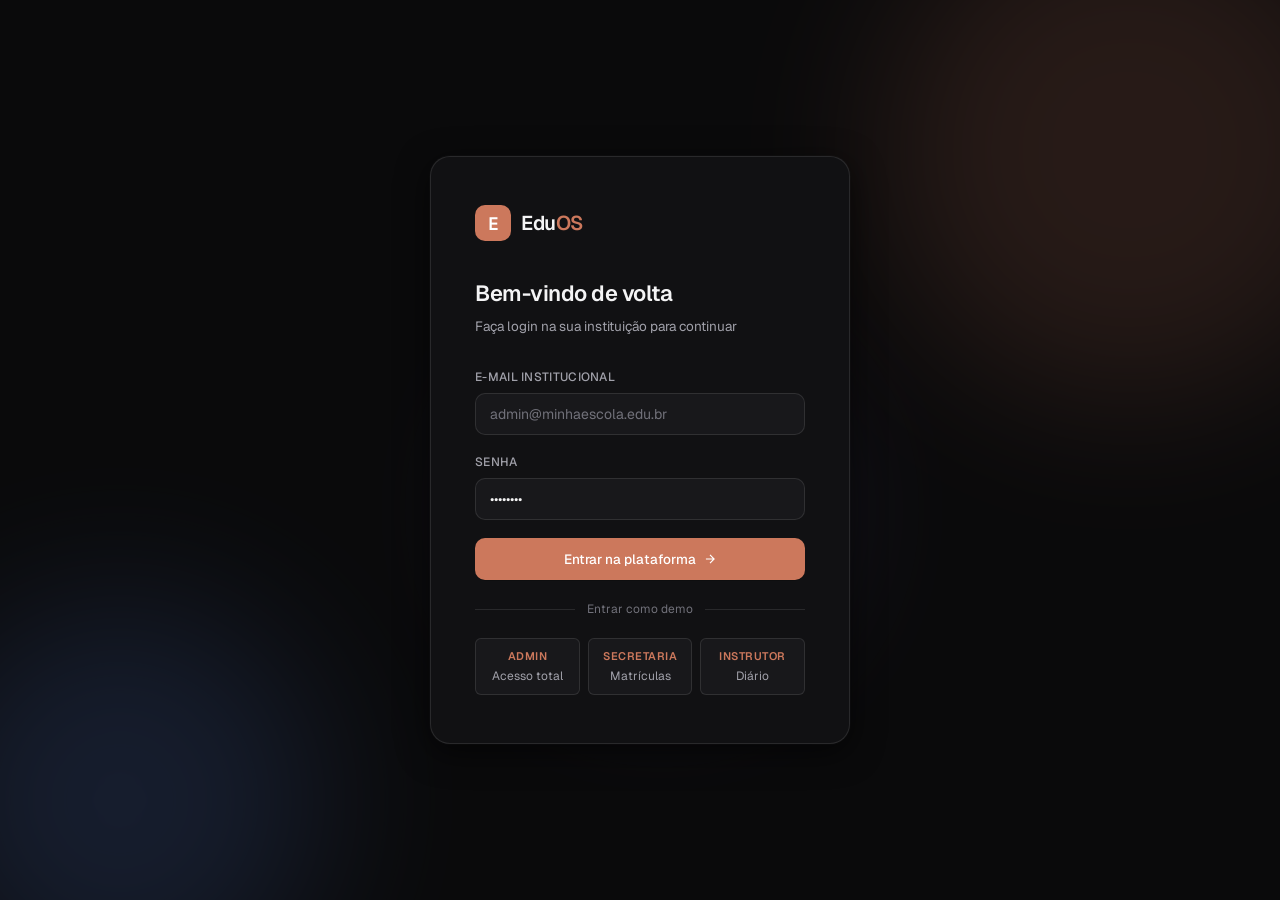
==== commit 61e8fc18: "Add files via upload" ====
--- a/index.html
+++ b/index.html
@@ -46,7 +46,7 @@
 
     <div class="form-field">
       <label class="form-label">E-mail institucional</label>
-      <input class="form-input" id="login-email" type="email" placeholder="admin@minhaescola.edu.br" value="admin@eduos.demo">
+      <input class="form-input" id="login-email" type="email" placeholder="admin@minhaescola.edu.br">
     </div>
     <div class="form-field">
       <label class="form-label">Senha</label>
--- a/css/components.css
+++ b/css/components.css
@@ -245,6 +245,10 @@
 .kanban-card-name { font-size: 13px; font-weight: 500; margin-bottom: 6px; }
 .kanban-card-meta { font-size: 11.5px; color: var(--text-tertiary); display: flex; align-items: center; gap: 6px; }
 
+/* KANBAN DND CLASSES */
+.kanban-card.dragging { opacity: 0.5; transform: scale(0.98); }
+.kanban-col-body.drag-over { background: var(--bg-hover); border-radius: var(--radius-sm); border: 1px dashed var(--border-default); box-sizing: border-box; }
+
 /* CHART BARS */
 .mini-chart { display: flex; align-items: flex-end; gap: 6px; height: 80px; }
 .mini-bar-wrap { flex: 1; display: flex; flex-direction: column; align-items: center; gap: 4px; }
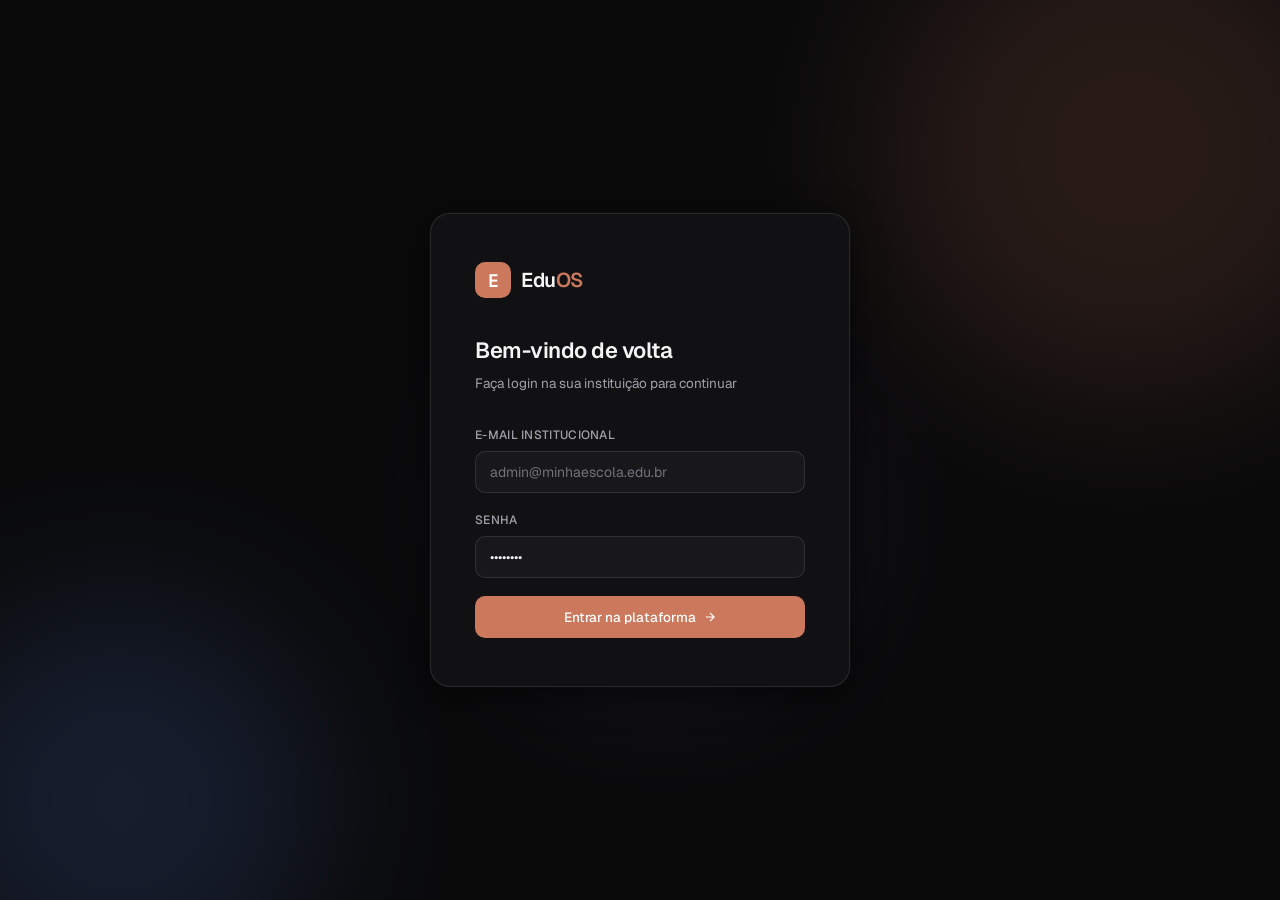
==== commit 164bcf59: "Add files via upload" ====
--- a/index.html
+++ b/index.html
@@ -58,21 +58,7 @@
       <svg viewBox="0 0 24 24" fill="none" stroke="currentColor" stroke-width="2" width="14" height="14"><path d="M5 12h14M12 5l7 7-7 7"/></svg>
     </button>
 
-    <div class="login-divider"><span>Entrar como demo</span></div>
-    <div class="login-demo">
-      <div class="demo-chip" data-role="admin">
-        <div class="role">Admin</div>
-        <div class="name">Acesso total</div>
-      </div>
-      <div class="demo-chip" data-role="secretaria">
-        <div class="role">Secretaria</div>
-        <div class="name">Matrículas</div>
-      </div>
-      <div class="demo-chip" data-role="instrutor">
-        <div class="role">Instrutor</div>
-        <div class="name">Diário</div>
-      </div>
-    </div>
+    <!-- Demo login was removed -->
   </div>
 </div>
 
